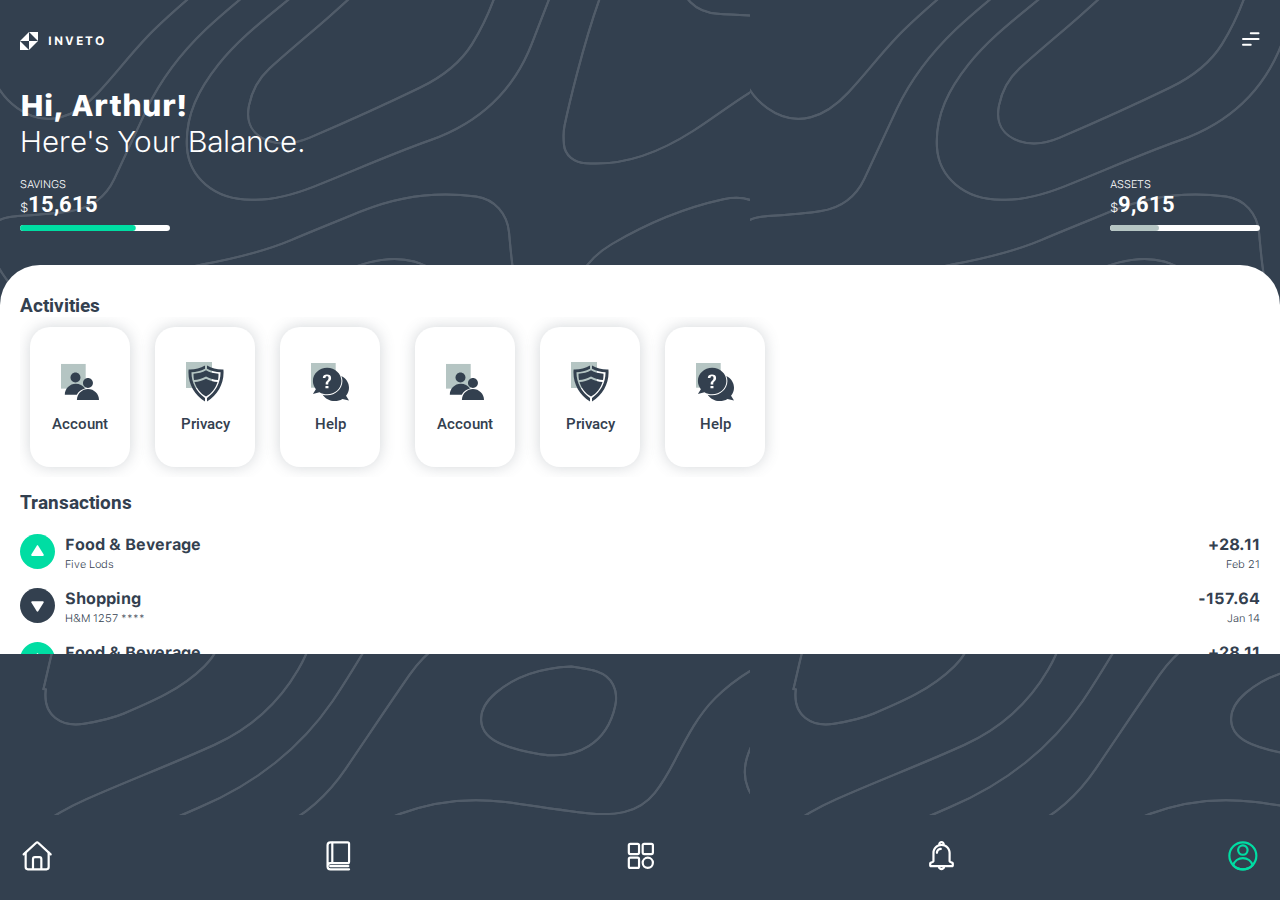
==== index.html @ d6999093 "feat(html): :speech_balloon: General information is added to new views and HTML documents" ====
<!DOCTYPE html>
<html lang="en">

<head>
    <meta charset="UTF-8">
    <meta name="viewport" content="width=device-width, initial-scale=1.0">
    <link rel="stylesheet" href="/css/style.css">

    <title>Virtual Wallet</title>
</head>

<body>

    <header class="header">
        <div class="header__logo-menu">
            <div class="logo-menu__logo">
                <img src="/storage/image/inveto-white-symbol.svg" alt="Invento Logo">
                <small>INVETO</small>
            </div>

            <div class="logo-menu__menu">
                <img src="/storage/image/icon-line-menu-white.svg" alt="Menu Icon">
            </div>
        </div>

        <div class="header__welcome-message">
            <h1>Hi, Arthur!</h1>
            <p>Here's Your Balance.</p>
        </div>

        <div class="header__financialPortafolio">
            <article class="financialPortafolio__savings">
                <small>SAVINGS</small>
                <p><span>$</span>15,615</p>
                <img src="/storage/image/rectangle-green.svg" alt="Savings Icon">
            </article>
            <article class="financialPortafolio__assets">
                <small>ASSETS</small>
                <p><span>$</span>9,615</p>
                <img src="/storage/image/rectangle-gray.svg" alt="Assets Icon">
            </article>
        </div>
    </header>







    <main class="main">
        <section class="main__activities">

            <div class="activities__title">
                <h3>Activities</h3>
            </div>

            <div class="activities__types">
                
                <div class="activities__content-types">

                    <nav class="types__account">
                        <a href="#" class="account__link">
                            <img src="/storage/image/account.svg" alt="Account Icon">
                            <p>Account</p>
                        </a>
                    </nav>
                    
                    <nav class="types__privacy">
                        
                        <a href="#"  class="privacy__link">
                            <img src="/storage/image/privacy.svg" alt="Privacy Icon">
                            <p>Privacy</p>
                        </a>
                    </nav>
                    
                    <nav class="types__help">
                        
                        <a href="#" class="help__link">
                            
                            <img src="/storage/image/help.svg" alt="Help Icon">
                            <p>Help</p>
                        </a>
                    </nav>
                    <nav class="types__account">
                        <a href="#" class="account__link">
                            <img src="/storage/image/account.svg" alt="Account Icon">
                            <p>Account</p>
                        </a>
                    </nav>
                    
                    <nav class="types__privacy">
                        
                        <a href="#"  class="privacy__link">
                            <img src="/storage/image/privacy.svg" alt="Privacy Icon">
                            <p>Privacy</p>
                        </a>
                    </nav>
                    
                    <nav class="types__help">
                        
                        <a href="#" class="help__link"> 
                            <img src="/storage/image/help.svg" alt="Help Icon">
                            <p>Help</p>
                        </a>
                    </nav>   
                </div>
            </div>
        </section>




        <section class="main__transactions">

            <div class="transactions__title">
                <h3>Transactions</h3>
            </div>

            <div class="all__transactions">

                <div class="box__transaction-types">
                    <article class="transaction-types">
                        <div class="transaction-types__description">
                            <div class="description__image">
                                <img src="/storage/image/arrow-up-green.svg" alt="Arrow Up">
                            </div>
                            <div class="description__info">
                                <h4>Food & Beverage</h4>
                                <small>Five Lods</small>
                            </div>
                        </div>
                        <div class="transaction-types__price-date">
                            <h4>+28.11</h4>
                            <small>Feb 21</small>
                        </div>
                    </article>


                    <article class="transaction-types">
                        <div class="transaction-types__description">
                            <div class="description__image">
                                <img src="/storage/image/arrow-down-black.svg" alt="Arrow Down">
                            </div>
                            <div class="description__info">
                                <h4>Shopping</h4>
                                <small>H&M 1257 ****</small>
                            </div>
                        </div>
                        <div class="transaction-types__price-date">
                            <h4>-157.64</h4>
                            <small>Jan 14</small>
                        </div>
                    </article>

                    <article class="transaction-types">
                        <div class="transaction-types__description">
                            <div class="description__image">
                                <img src="/storage/image/arrow-up-green.svg" alt="Arrow Up">
                            </div>
                            <div class="description__info">
                                <h4>Food & Beverage</h4>
                                <small>Five Lods</small>
                            </div>
                        </div>
                        <div class="transaction-types__price-date">
                            <h4>+28.11</h4>
                            <small>Feb 21</small>
                        </div>
                    </article>


                    <article class="transaction-types">
                        <div class="transaction-types__description">
                            <div class="description__image">
                                <img src="/storage/image/arrow-down-black.svg" alt="Arrow Down">
                            </div>
                            <div class="description__info">
                                <h4>Shopping</h4>
                                <small>H&M 1257 ****</small>
                            </div>
                        </div>
                        <div class="transaction-types__price-date">
                            <h4>-157.64</h4>
                            <small>Jan 14</small>
                        </div>
                    </article>

                    <article class="transaction-types">
                        <div class="transaction-types__description">
                            <div class="description__image">
                                <img src="/storage/image/arrow-up-green.svg" alt="Arrow Up">
                            </div>
                            <div class="description__info">
                                <h4>Food & Beverage</h4>
                                <small>Five Lods</small>
                            </div>
                        </div>
                        <div class="transaction-types__price-date">
                            <h4>+28.11</h4>
                            <small>Feb 21</small>
                        </div>
                    </article>


                    <article class="transaction-types">
                        <div class="transaction-types__description">
                            <div class="description__image">
                                <img src="/storage/image/arrow-down-black.svg" alt="Arrow Down">
                            </div>
                            <div class="description__info">
                                <h4>Shopping</h4>
                                <small>H&M 1257 ****</small>
                            </div>
                        </div>
                        <div class="transaction-types__price-date">
                            <h4>-157.64</h4>
                            <small>Jan 14</small>
                        </div>
                    </article>

                    <article class="transaction-types">
                        <div class="transaction-types__description">
                            <div class="description__image">
                                <img src="/storage/image/arrow-up-green.svg" alt="Arrow Up">
                            </div>
                            <div class="description__info">
                                <h4>Food & Beverage</h4>
                                <small>Five Lods</small>
                            </div>
                        </div>
                        <div class="transaction-types__price-date">
                            <h4>+28.11</h4>
                            <small>Feb 21</small>
                        </div>
                    </article>


                    <article class="transaction-types">
                        <div class="transaction-types__description">
                            <div class="description__image">
                                <img src="/storage/image/arrow-down-black.svg" alt="Arrow Down">
                            </div>
                            <div class="description__info">
                                <h4>Shopping</h4>
                                <small>H&M 1257 ****</small>
                            </div>
                        </div>
                        <div class="transaction-types__price-date">
                            <h4>-157.64</h4>
                            <small>Jan 14</small>
                        </div>
                    </article>

                    <article class="transaction-types">
                        <div class="transaction-types__description">
                            <div class="description__image">
                                <img src="/storage/image/arrow-up-green.svg" alt="Arrow Up">
                            </div>
                            <div class="description__info">
                                <h4>Food & Beverage</h4>
                                <small>Five Lods</small>
                            </div>
                        </div>
                        <div class="transaction-types__price-date">
                            <h4>+28.11</h4>
                            <small>Feb 21</small>
                        </div>
                    </article>


                    <article class="transaction-types">
                        <div class="transaction-types__description">
                            <div class="description__image">
                                <img src="/storage/image/arrow-down-black.svg" alt="Arrow Down">
                            </div>
                            <div class="description__info">
                                <h4>Shopping</h4>
                                <small>H&M 1257 ****</small>
                            </div>
                        </div>
                        <div class="transaction-types__price-date">
                            <h4>-157.64</h4>
                            <small>Jan 14</small>
                        </div>
                    </article>
                </div>
            </div>
        </section>
    </main>






    <footer class="footer">
        <ul class="footer__navigation-icons">
            <li>
                <a href="#">
                    <img src="/storage/image/white-home-footer.svg">
                </a>
            </li>

            <li>
                <a href="views/balance.html">
                    <img src="/storage/image/white-content-footer.svg">
                </a>
            </li>

            <li>
                <a href="views/cards.html">
                    <img src="/storage/image/white-menu-footer.svg">
                </a>
            </li>

            <li>
                <a href="#">
                    <img src="/storage/image/white-bell-footer.svg">
                </a>
            </li>

            <li class="navigation-icons__user">
                <a href="#">
                    <img src="/storage/image/green-user-footer.svg">
                </a>
            </li>
        </ul>
    </footer>
</body>

</html>
---- css/style.css ----
@import url(variables.css);
*{
    padding: 0;
    margin: 0;
    box-sizing: border-box;
}

/*
------------------------------
ESTILOS PARA EL APARTADO HEADER
------------------------------
*/

body{
    display: flex;
    flex-direction: column;
    background-color: var(--color-1);
    background-image: url(/storage/image/background-texture.svg);
}

a {
    color: var(--color-1);
    width: 100%;
    height: 100%;
    
}

.header {
    display: flex;
    flex-direction: column;
    padding-left: var(--space-layout-padding-left);
    padding-right: var(--space-layout-padding-right);
    padding-top: var(--space-layout-padding-top);
    padding-bottom: var(--space-layout-padding-bottom);
    color: var(--color-4);

}

/* Estilos para el contenedor del logotipo (imagen del logotipo y nombre de la virtual wallet) + las tres barras del menú */

.header__logo-menu {
    /* background-color: blue; */
    display: flex;
    justify-content: space-between;
    align-items: center;
    margin-bottom: 35px;
}


/* Estilos para el contenedor del logotipo (imagen del logotipo y nombre de la virtual wallet) */
.logo-menu__logo {
    display: flex;
    align-items: center;
    gap:10px
}

/* Estilos para la imagen del logotipo */
.logo-menu__logo img{
    width: 18px;
    height: 18px;
}

/* Estilos para el nombre de la virtual wallet que acompaña a logotipo de la compañia */
.logo-menu__logo small{
    font-family: "SF-Pro-Text-Bold";
    font-size: 12px;
    color: var(--color-4);
    letter-spacing: 2px
}


.logo-menu__menu {
}

/*Estilo para las tres barras del menú que se encuentran el parte superior derecha*/
.logo-menu__menu img{
    width: 18px;
    height: 18px;
}

/* Estilos para el mensaje de bienvenida */
.header__welcome-message {
    /* background-color: blueviolet; */
    margin-bottom: 15px;

}

/* Estilos para el título del mensaje de bienvenida: Saludo al usuario */
.header__welcome-message h1{
    font-family: "SF-Pro-Text-Heavy";
    font-size: 30px;
}

/* Estilos para el texto del mensaje de bienvenida */
.header__welcome-message p{
    font-family: "SF-Pro-Text-Light";
    font-size: 30px;
}

/* Estilos para el contenedor del portafolio financiero: las cajas de savings y assets */

.header__financialPortafolio {
    /* background-color: rgb(255, 81, 0); */
    display: flex;
    justify-content: space-between;
}

.financialPortafolio__savings {

}

/* Estilos para el texto de información financiera: SAVINGS */
.financialPortafolio__savings small{
    font-family: "SF-Pro-Text-Light";
    font-size: 11px;
}

/*Estilos para la cantidad de dinero que acompaña la información financiera de savings:*/
.financialPortafolio__savings p{
    font-family: "Roboto-Bold";
    font-size: 22px;
}

/*Estilos para el simbolo de pesos $ que acompaña la cantidad de dinero de savings*/
.financialPortafolio__savings p span{
    font-family: "SF-Pro-Text-Light";
    font-size: 13px
}

/* Estilos para las imagen de información financiera de SAVINGS*/
.financialPortafolio__savings img{
    width: 150px
}


.financialPortafolio__assets {
}

/* Estilos para el texto de información financiera: ASSETS */
.financialPortafolio__assets small{
    font-family: "SF-Pro-Text-Light";
    font-size: 11px;
}

/*Estilos para la cantidad de dinero que acompaña la información financiera de assets:*/
.financialPortafolio__assets p{
    font-family: "Roboto-Bold";
    font-size: 22px;
}

/*Estilos para el simbolo de pesos $ que acompaña la cantidad de dinero de assets*/
.financialPortafolio__assets p span{
    font-family: "SF-Pro-Text-Light";
    font-size: 13px;
}

/* Estilos para la imagen de información financiera de ASSETS*/
.financialPortafolio__assets img{
    width: 150px
}





/*
------------------------------
ESTILOS PARA EL APARTADO MAIN
------------------------------
*/



.main {
    display: flex;
    flex-direction: column;
    gap: 15px;
    background-color: var(--color-4);
    padding-left: var(--space-layout-padding-left);
    padding-right: var(--space-layout-padding-right);
    padding-top: var(--space-layout-padding-top);
    border-radius: 40px 40px 0 0; /* Radios de borde para las esquinas superiores */
    /* position: absolute;
    height: 490px;
    bottom: 0 */
}


/*
-------------------------------------------
ESTILOS PARA EL APARTADO MAIN - ACTIVITIES
-------------------------------------------
*/


.main__activities {
    /* background-color: pink; */
    display: flex;
    flex-direction: column;
    color: var(--color-1)


}

.activities__title {
    /* background-color: rgb(240, 240, 154); */
}

.activities__title h3{
    font-family: "Roboto-Bold";
}

.activities__types {
    /* background-color: rgb(213, 168, 255); */
    display: flex;
    flex-direction: row;
    width: 100%;

}

.activities__content-types{
    display: flex;
    gap: 15px;
    width: 100vw;
    overflow-x: scroll;
}

.types__account {
    /* background-color: rgb(255, 149, 28); */
    margin: var(--margin-activities-content-types);
    min-width: 100px;
    height:140px;
    padding-top: var(--padding-top-activities-content-types);
    border-radius: 20px;
    box-shadow: 0 0 15px 0 var(--color-shadow);
    

    
}
.account__link {
    display: flex;
    flex-direction: column;
    align-items: center;
    text-decoration: none;
    gap: 8px;
    

}


.account__link img{
    width:38px;
    height: 50px;

}

.account__link p{
    font-family: "Roboto-Medium";
    font-size: 15px;
}



.types__privacy {
    /* background-color: rgb(130, 240, 128); */
    margin: var(--margin-activities-content-types);
    min-width: 100px;
    height:140px;
    padding-top: var(--padding-top-activities-content-types);
    border-radius: 20px;
    box-shadow: 0 0 15px 0 var(--color-shadow);
}


.privacy__link {
    display: flex;
    flex-direction: column;
    align-items: center;
    text-align: center;
    text-decoration: none;
    gap: 8px;
}


.privacy__link img{
    width:38px;
    height: 50px;

}

.privacy__link p{
    font-family: "Roboto-Medium";
    font-size: 15px;
}

.types__help {
    /* background-color: rgb(255, 28, 126); */
    margin: 10px;
    min-width: 100px;
    height:140px;
    padding-top: var(--padding-top-activities-content-types);
    border-radius: 20px;
    box-shadow: 0 0 15px 0 var(--color-shadow);
}


.help__link {
    display: flex;
    flex-direction: column;
    align-items: center;
    text-align: center;
    text-decoration: none;
    gap: 8px;
}

.help__link img{
    width:38px;
    height: 50px;
}

.help__link p{
    font-family: "Roboto-Medium";
    font-size: 15px;
}






/*
---------------------------------------------
ESTILOS PARA EL APARTADO MAIN - TRANSACTIONS
---------------------------------------------
*/



.main__transactions {
    /* background-color: pink; */
    display: flex;
    flex-direction: column;
    gap: 20px;
    color: var(--color-1)

    
}
.transactions__title {
    /* background-color: bisque; */

}

.transactions__title h3{
    font-family: "Roboto-Bold";
  
}


.all__transactions {
    display: flex;
    flex-direction: column;
    /* background-color: red; */

}
.box__transaction-types {
    display: flex;
    flex-direction: column;
    gap: 15px;
    overflow-y: auto; /* Añade desbordamiento vertical */
    max-height: 120px; /* Establece una altura máxima para mostrar la barra de desplazamiento */
}
    

.transaction-types {
    /* background-color: lightcoral; */
    display: flex;
    justify-content: space-between;
    align-items: center;

}
.transaction-types__description {
    /* background-color: rgb(152, 231, 156); */
    display: flex;
    align-items: center;
    gap: 10px
}
.description__image img{
    /* background-color: burlywood; */
    width: 35px;
    height: 35px;;

}
.description__info {


}

.description__info h4{
    font-family: "SF-Pro-Text-Bold";
}

.description__info small{
    font-family: "SF-Pro-Text-Light";
    font-size: 11px;
    
}


.transaction-types__price-date {
    /* background-color: greenyellow; */
    text-align: end;
}

.transaction-types__price-date h4{
    font-family: "SF-Pro-Text-Bold";

}

.transaction-types__price-date small{
    font-family: "SF-Pro-Text-Light";
    font-size: 11px;

}


/*
---------------------------------------------
ESTILOS PARA EL FOOTER
---------------------------------------------
*/



.footer {
    background-color: var(--color-1);
    display: flex;
    height: 9.5%;
    width: 100%;
    bottom: 0;
    padding-left: var(--space-layout-padding-left);
    padding-right: var(--space-layout-padding-right);
    position:absolute;

}
.footer__navigation-icons {
    /* background-color: blueviolet; */
    display: flex;
    justify-content: space-between;
    align-items: center;
    width: 100%;
    list-style: none;
}

.footer__navigation-icons li img{
    /* background-color: blue; */
    height: 35px
}
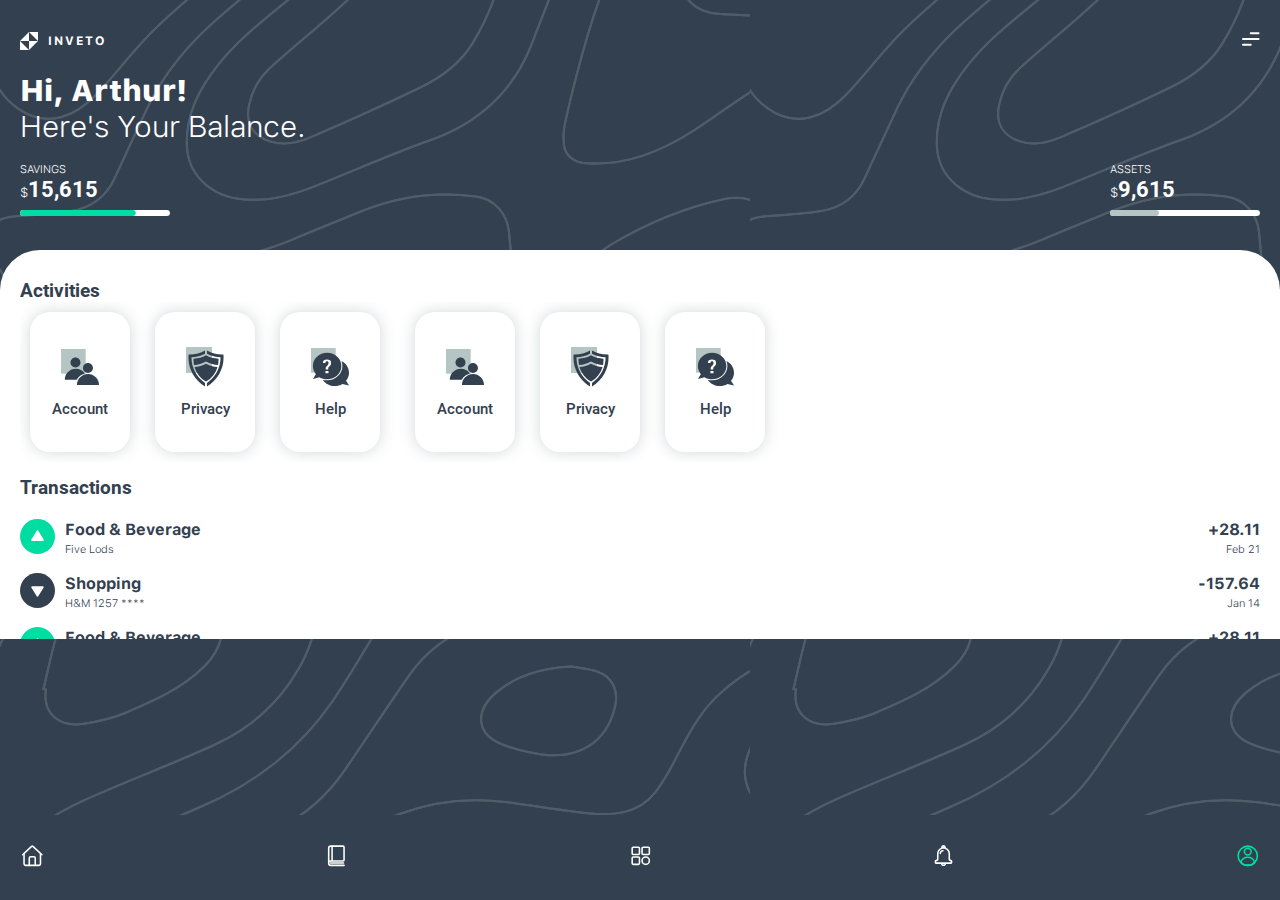
==== commit b906f813: "feat: :lipstick: Icons are added" ====
--- a/index.html
+++ b/index.html
@@ -321,7 +321,7 @@
             </li>
 
             <li class="navigation-icons__user">
-                <a href="#">
+                <a href="index.html">
                     <img src="/storage/image/green-user-footer.svg">
                 </a>
             </li>
--- a/css/style.css
+++ b/css/style.css
@@ -1,4 +1,6 @@
 @import url(variables.css);
+
+
 *{
     padding: 0;
     margin: 0;
@@ -43,7 +45,7 @@
     display: flex;
     justify-content: space-between;
     align-items: center;
-    margin-bottom: 35px;
+    margin-bottom: var(--space-layout-margin-bottom)
 }
 
 
@@ -453,9 +455,8 @@
 
 .footer__navigation-icons li img{
     /* background-color: blue; */
-    height: 35px
-}
-
-
-
-
+    height: 25px
+}
+
+
+
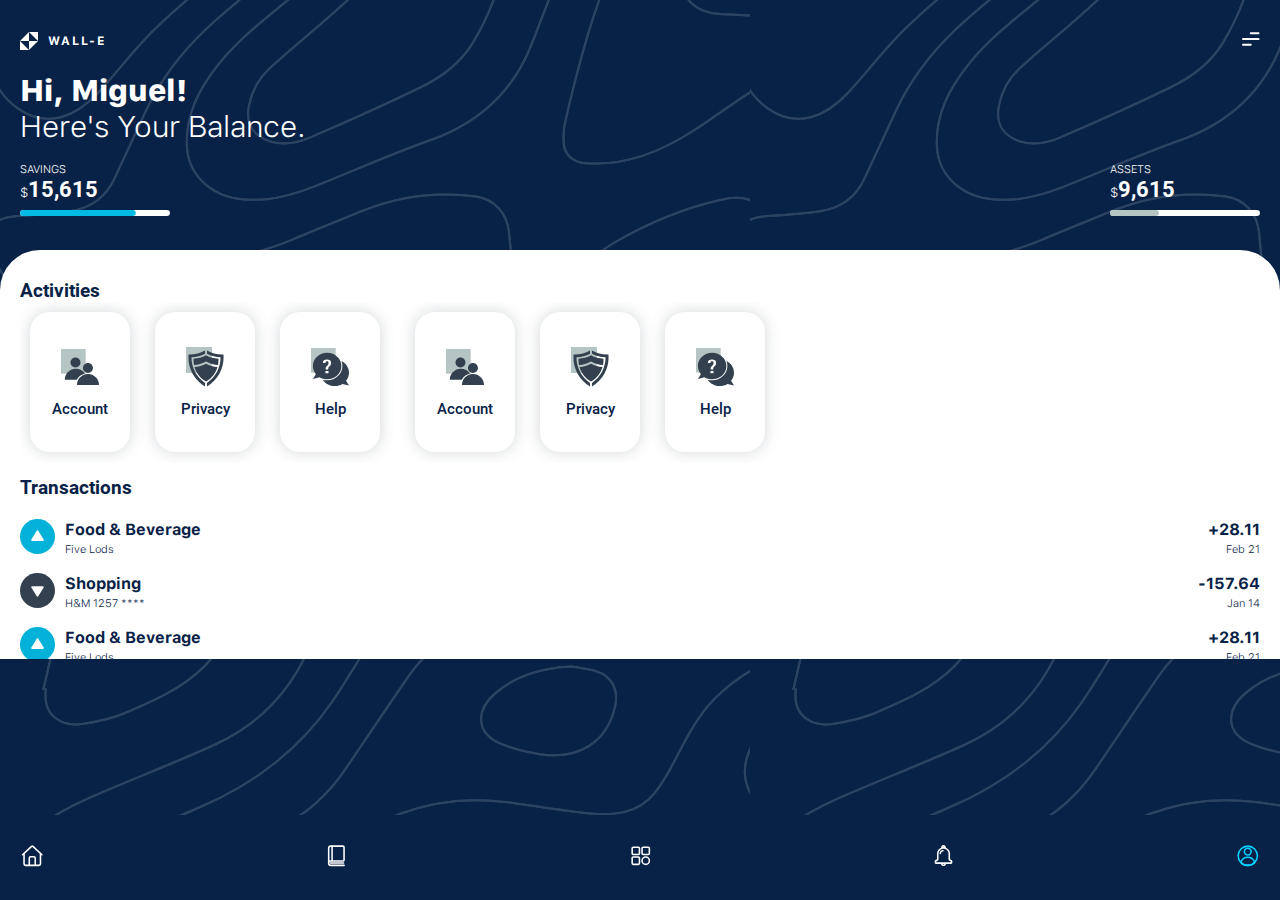
==== commit d44ab317: "feat: :speech_balloon: Names are changed in the virtual wallet" ====
--- a/index.html
+++ b/index.html
@@ -15,7 +15,7 @@
         <div class="header__logo-menu">
             <div class="logo-menu__logo">
                 <img src="/storage/image/inveto-white-symbol.svg" alt="Invento Logo">
-                <small>INVETO</small>
+                <small>WALL-E</small>
             </div>
 
             <div class="logo-menu__menu">
@@ -24,7 +24,7 @@
         </div>
 
         <div class="header__welcome-message">
-            <h1>Hi, Arthur!</h1>
+            <h1>Hi, Miguel!</h1>
             <p>Here's Your Balance.</p>
         </div>
 
--- a/css/style.css
+++ b/css/style.css
@@ -369,7 +369,7 @@
     flex-direction: column;
     gap: 15px;
     overflow-y: auto; /* Añade desbordamiento vertical */
-    max-height: 120px; /* Establece una altura máxima para mostrar la barra de desplazamiento */
+    max-height: 140px; /* Establece una altura máxima para mostrar la barra de desplazamiento */
 }
     
 
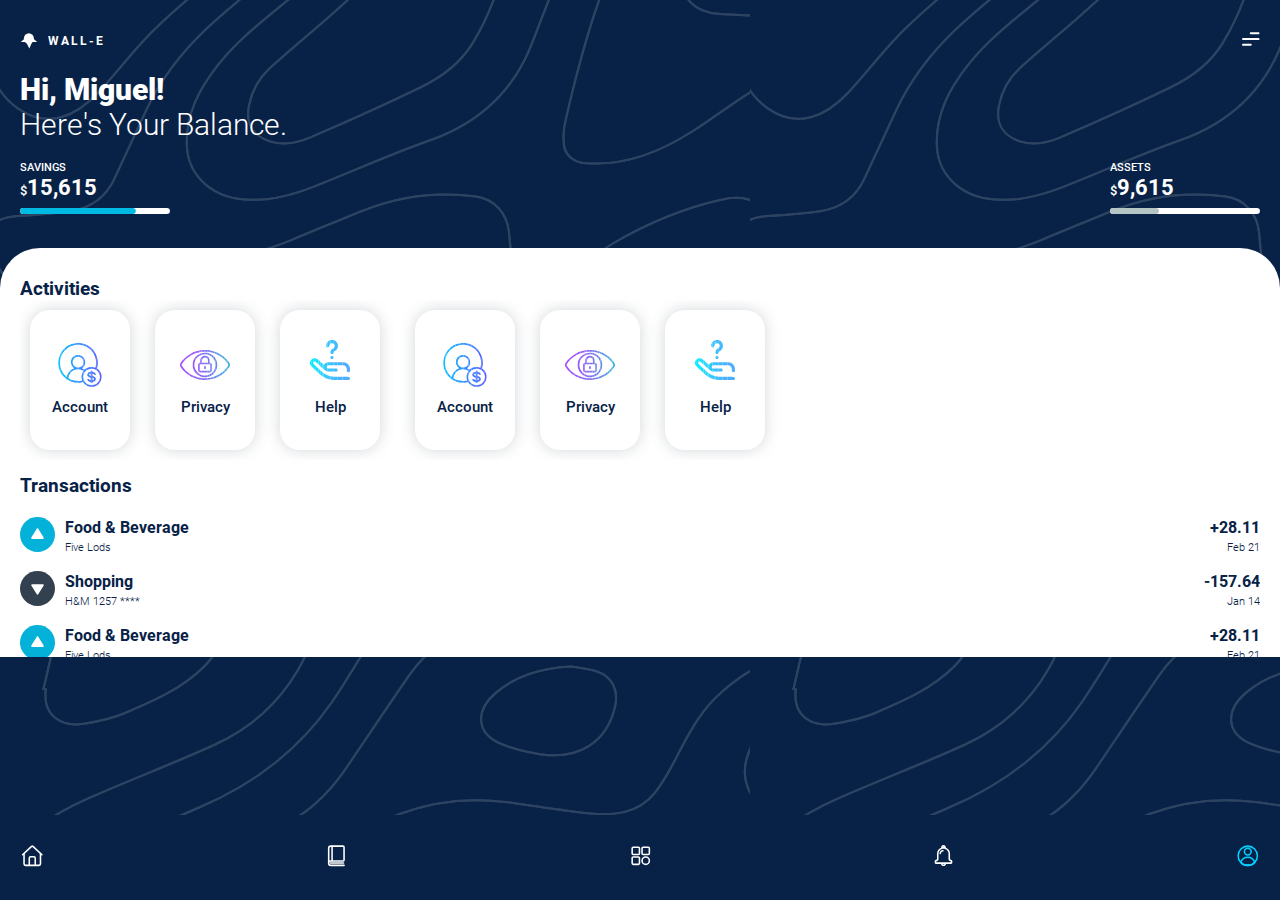
==== commit 74f3f213: "feat: :lipstick: New images are added. Font-family is changed" ====
--- a/index.html
+++ b/index.html
@@ -99,11 +99,12 @@
                     
                     <nav class="types__help">
                         
-                        <a href="#" class="help__link"> 
+                        <a href="#" class="help__link">
+                            
                             <img src="/storage/image/help.svg" alt="Help Icon">
                             <p>Help</p>
                         </a>
-                    </nav>   
+                    </nav>
                 </div>
             </div>
         </section>
--- a/css/style.css
+++ b/css/style.css
@@ -64,7 +64,7 @@
 
 /* Estilos para el nombre de la virtual wallet que acompaña a logotipo de la compañia */
 .logo-menu__logo small{
-    font-family: "SF-Pro-Text-Bold";
+    font-family: "Roboto-Bold";
     font-size: 12px;
     color: var(--color-4);
     letter-spacing: 2px
@@ -89,13 +89,13 @@
 
 /* Estilos para el título del mensaje de bienvenida: Saludo al usuario */
 .header__welcome-message h1{
-    font-family: "SF-Pro-Text-Heavy";
+    font-family: "Roboto-Black";
     font-size: 30px;
 }
 
 /* Estilos para el texto del mensaje de bienvenida */
 .header__welcome-message p{
-    font-family: "SF-Pro-Text-Light";
+    font-family: "Roboto-Light";
     font-size: 30px;
 }
 
@@ -113,7 +113,7 @@
 
 /* Estilos para el texto de información financiera: SAVINGS */
 .financialPortafolio__savings small{
-    font-family: "SF-Pro-Text-Light";
+    font-family: "Roboto-Medium";
     font-size: 11px;
 }
 
@@ -125,7 +125,7 @@
 
 /*Estilos para el simbolo de pesos $ que acompaña la cantidad de dinero de savings*/
 .financialPortafolio__savings p span{
-    font-family: "SF-Pro-Text-Light";
+    font-family: "Roboto-Medium";
     font-size: 13px
 }
 
@@ -140,7 +140,7 @@
 
 /* Estilos para el texto de información financiera: ASSETS */
 .financialPortafolio__assets small{
-    font-family: "SF-Pro-Text-Light";
+    font-family: "Roboto-Medium";
     font-size: 11px;
 }
 
@@ -152,7 +152,7 @@
 
 /*Estilos para el simbolo de pesos $ que acompaña la cantidad de dinero de assets*/
 .financialPortafolio__assets p span{
-    font-family: "SF-Pro-Text-Light";
+    font-family: "Roboto-Medium";
     font-size: 13px;
 }
 
@@ -251,7 +251,7 @@
 
 
 .account__link img{
-    width:38px;
+    width:50px;
     height: 50px;
 
 }
@@ -285,7 +285,7 @@
 
 
 .privacy__link img{
-    width:38px;
+    width:50px;
     height: 50px;
 
 }
@@ -316,11 +316,12 @@
 }
 
 .help__link img{
-    width:38px;
-    height: 50px;
+    width:40px;
+    height: 40px;
 }
 
 .help__link p{
+    padding-top: 10px;
     font-family: "Roboto-Medium";
     font-size: 15px;
 }
@@ -398,11 +399,11 @@
 }
 
 .description__info h4{
-    font-family: "SF-Pro-Text-Bold";
+    font-family: "Roboto-Bold";
 }
 
 .description__info small{
-    font-family: "SF-Pro-Text-Light";
+    font-family: "Roboto-Light";
     font-size: 11px;
     
 }
@@ -414,12 +415,12 @@
 }
 
 .transaction-types__price-date h4{
-    font-family: "SF-Pro-Text-Bold";
+    font-family: "Roboto-Bold";
 
 }
 
 .transaction-types__price-date small{
-    font-family: "SF-Pro-Text-Light";
+    font-family: "Roboto-Light";
     font-size: 11px;
 
 }
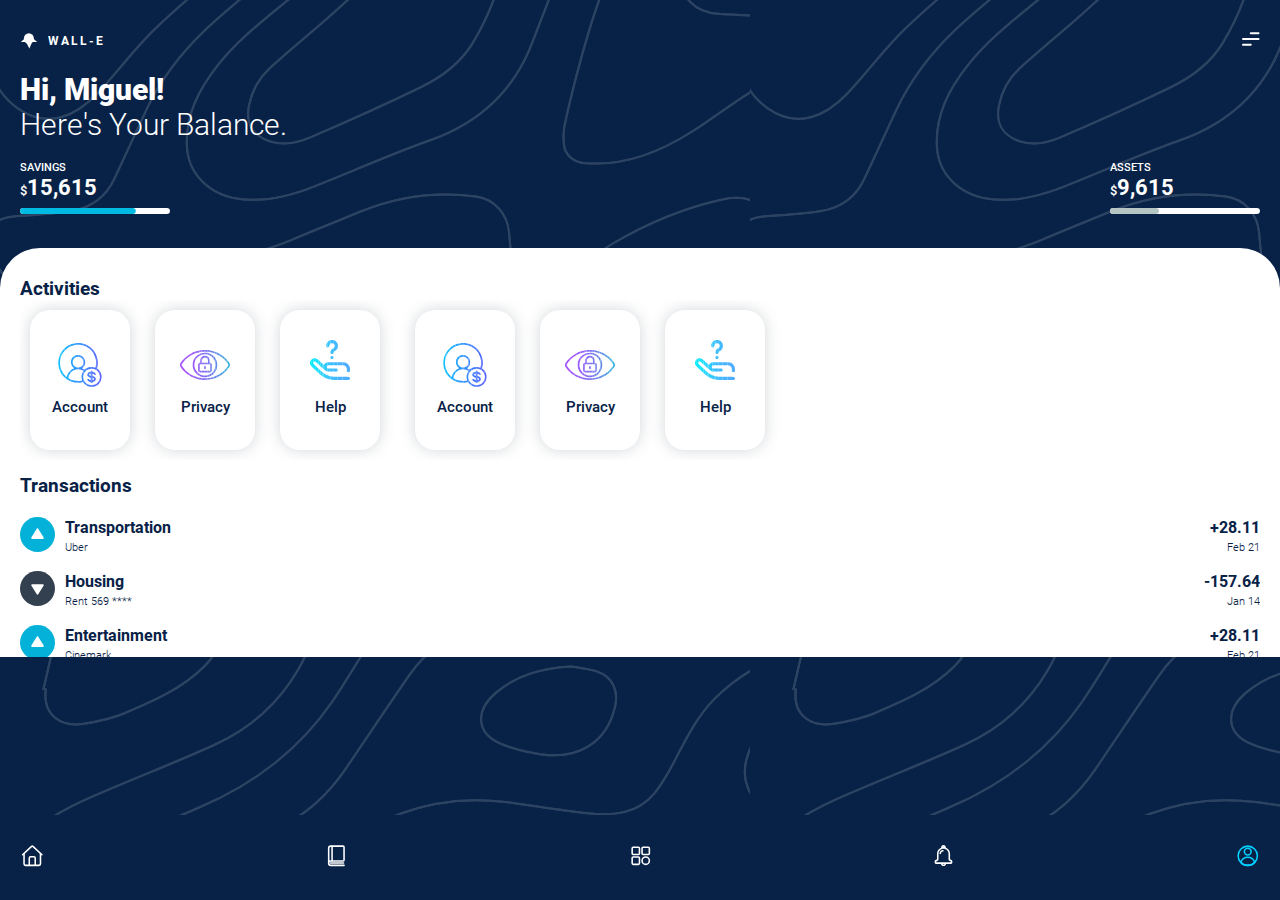
==== commit ddbb2737: "chore(html): :speech_balloon: Update paragraph content" ====
--- a/index.html
+++ b/index.html
@@ -127,157 +127,157 @@
                                 <img src="/storage/image/arrow-up-green.svg" alt="Arrow Up">
                             </div>
                             <div class="description__info">
-                                <h4>Food & Beverage</h4>
-                                <small>Five Lods</small>
-                            </div>
-                        </div>
-                        <div class="transaction-types__price-date">
-                            <h4>+28.11</h4>
-                            <small>Feb 21</small>
-                        </div>
-                    </article>
-
-
-                    <article class="transaction-types">
-                        <div class="transaction-types__description">
-                            <div class="description__image">
-                                <img src="/storage/image/arrow-down-black.svg" alt="Arrow Down">
-                            </div>
-                            <div class="description__info">
-                                <h4>Shopping</h4>
-                                <small>H&M 1257 ****</small>
-                            </div>
-                        </div>
-                        <div class="transaction-types__price-date">
-                            <h4>-157.64</h4>
-                            <small>Jan 14</small>
-                        </div>
-                    </article>
-
-                    <article class="transaction-types">
-                        <div class="transaction-types__description">
-                            <div class="description__image">
-                                <img src="/storage/image/arrow-up-green.svg" alt="Arrow Up">
-                            </div>
-                            <div class="description__info">
-                                <h4>Food & Beverage</h4>
-                                <small>Five Lods</small>
-                            </div>
-                        </div>
-                        <div class="transaction-types__price-date">
-                            <h4>+28.11</h4>
-                            <small>Feb 21</small>
-                        </div>
-                    </article>
-
-
-                    <article class="transaction-types">
-                        <div class="transaction-types__description">
-                            <div class="description__image">
-                                <img src="/storage/image/arrow-down-black.svg" alt="Arrow Down">
-                            </div>
-                            <div class="description__info">
-                                <h4>Shopping</h4>
-                                <small>H&M 1257 ****</small>
-                            </div>
-                        </div>
-                        <div class="transaction-types__price-date">
-                            <h4>-157.64</h4>
-                            <small>Jan 14</small>
-                        </div>
-                    </article>
-
-                    <article class="transaction-types">
-                        <div class="transaction-types__description">
-                            <div class="description__image">
-                                <img src="/storage/image/arrow-up-green.svg" alt="Arrow Up">
-                            </div>
-                            <div class="description__info">
-                                <h4>Food & Beverage</h4>
-                                <small>Five Lods</small>
-                            </div>
-                        </div>
-                        <div class="transaction-types__price-date">
-                            <h4>+28.11</h4>
-                            <small>Feb 21</small>
-                        </div>
-                    </article>
-
-
-                    <article class="transaction-types">
-                        <div class="transaction-types__description">
-                            <div class="description__image">
-                                <img src="/storage/image/arrow-down-black.svg" alt="Arrow Down">
-                            </div>
-                            <div class="description__info">
-                                <h4>Shopping</h4>
-                                <small>H&M 1257 ****</small>
-                            </div>
-                        </div>
-                        <div class="transaction-types__price-date">
-                            <h4>-157.64</h4>
-                            <small>Jan 14</small>
-                        </div>
-                    </article>
-
-                    <article class="transaction-types">
-                        <div class="transaction-types__description">
-                            <div class="description__image">
-                                <img src="/storage/image/arrow-up-green.svg" alt="Arrow Up">
-                            </div>
-                            <div class="description__info">
-                                <h4>Food & Beverage</h4>
-                                <small>Five Lods</small>
-                            </div>
-                        </div>
-                        <div class="transaction-types__price-date">
-                            <h4>+28.11</h4>
-                            <small>Feb 21</small>
-                        </div>
-                    </article>
-
-
-                    <article class="transaction-types">
-                        <div class="transaction-types__description">
-                            <div class="description__image">
-                                <img src="/storage/image/arrow-down-black.svg" alt="Arrow Down">
-                            </div>
-                            <div class="description__info">
-                                <h4>Shopping</h4>
-                                <small>H&M 1257 ****</small>
-                            </div>
-                        </div>
-                        <div class="transaction-types__price-date">
-                            <h4>-157.64</h4>
-                            <small>Jan 14</small>
-                        </div>
-                    </article>
-
-                    <article class="transaction-types">
-                        <div class="transaction-types__description">
-                            <div class="description__image">
-                                <img src="/storage/image/arrow-up-green.svg" alt="Arrow Up">
-                            </div>
-                            <div class="description__info">
-                                <h4>Food & Beverage</h4>
-                                <small>Five Lods</small>
-                            </div>
-                        </div>
-                        <div class="transaction-types__price-date">
-                            <h4>+28.11</h4>
-                            <small>Feb 21</small>
-                        </div>
-                    </article>
-
-
-                    <article class="transaction-types">
-                        <div class="transaction-types__description">
-                            <div class="description__image">
-                                <img src="/storage/image/arrow-down-black.svg" alt="Arrow Down">
-                            </div>
-                            <div class="description__info">
-                                <h4>Shopping</h4>
-                                <small>H&M 1257 ****</small>
+                                <h4>Transportation</h4>
+                                <small>Uber</small>
+                            </div>
+                        </div>
+                        <div class="transaction-types__price-date">
+                            <h4>+28.11</h4>
+                            <small>Feb 21</small>
+                        </div>
+                    </article>
+
+
+                    <article class="transaction-types">
+                        <div class="transaction-types__description">
+                            <div class="description__image">
+                                <img src="/storage/image/arrow-down-black.svg" alt="Arrow Down">
+                            </div>
+                            <div class="description__info">
+                                <h4>Housing</h4>
+                                <small>Rent 569 ****</small>
+                            </div>
+                        </div>
+                        <div class="transaction-types__price-date">
+                            <h4>-157.64</h4>
+                            <small>Jan 14</small>
+                        </div>
+                    </article>
+
+                    <article class="transaction-types">
+                        <div class="transaction-types__description">
+                            <div class="description__image">
+                                <img src="/storage/image/arrow-up-green.svg" alt="Arrow Up">
+                            </div>
+                            <div class="description__info">
+                                <h4>Entertainment</h4>
+                                <small>Cinemark</small>
+                            </div>
+                        </div>
+                        <div class="transaction-types__price-date">
+                            <h4>+28.11</h4>
+                            <small>Feb 21</small>
+                        </div>
+                    </article>
+
+
+                    <article class="transaction-types">
+                        <div class="transaction-types__description">
+                            <div class="description__image">
+                                <img src="/storage/image/arrow-down-black.svg" alt="Arrow Down">
+                            </div>
+                            <div class="description__info">
+                                <h4>Leisure</h4>
+                                <small>Watercolor course</small>
+                            </div>
+                        </div>
+                        <div class="transaction-types__price-date">
+                            <h4>-157.64</h4>
+                            <small>Jan 14</small>
+                        </div>
+                    </article>
+
+                    <article class="transaction-types">
+                        <div class="transaction-types__description">
+                            <div class="description__image">
+                                <img src="/storage/image/arrow-up-green.svg" alt="Arrow Up">
+                            </div>
+                            <div class="description__info">
+                                <h4>Health</h4>
+                                <small>Medical Care</small>
+                            </div>
+                        </div>
+                        <div class="transaction-types__price-date">
+                            <h4>+28.11</h4>
+                            <small>Feb 21</small>
+                        </div>
+                    </article>
+
+
+                    <article class="transaction-types">
+                        <div class="transaction-types__description">
+                            <div class="description__image">
+                                <img src="/storage/image/arrow-down-black.svg" alt="Arrow Down">
+                            </div>
+                            <div class="description__info">
+                                <h4>Clothing</h4>
+                                <small>Elena 1257 ****</small>
+                            </div>
+                        </div>
+                        <div class="transaction-types__price-date">
+                            <h4>-157.64</h4>
+                            <small>Jan 14</small>
+                        </div>
+                    </article>
+
+                    <article class="transaction-types">
+                        <div class="transaction-types__description">
+                            <div class="description__image">
+                                <img src="/storage/image/arrow-up-green.svg" alt="Arrow Up">
+                            </div>
+                            <div class="description__info">
+                                <h4>Technology</h4>
+                                <small>Internet services</small>
+                            </div>
+                        </div>
+                        <div class="transaction-types__price-date">
+                            <h4>+28.11</h4>
+                            <small>Feb 21</small>
+                        </div>
+                    </article>
+
+
+                    <article class="transaction-types">
+                        <div class="transaction-types__description">
+                            <div class="description__image">
+                                <img src="/storage/image/arrow-down-black.svg" alt="Arrow Down">
+                            </div>
+                            <div class="description__info">
+                                <h4>Food</h4>
+                                <small>Booby and Friends 1257 ****</small>
+                            </div>
+                        </div>
+                        <div class="transaction-types__price-date">
+                            <h4>-157.64</h4>
+                            <small>Jan 14</small>
+                        </div>
+                    </article>
+
+                    <article class="transaction-types">
+                        <div class="transaction-types__description">
+                            <div class="description__image">
+                                <img src="/storage/image/arrow-up-green.svg" alt="Arrow Up">
+                            </div>
+                            <div class="description__info">
+                                <h4>Education</h4>
+                                <small>French Course</small>
+                            </div>
+                        </div>
+                        <div class="transaction-types__price-date">
+                            <h4>+28.11</h4>
+                            <small>Feb 21</small>
+                        </div>
+                    </article>
+
+
+                    <article class="transaction-types">
+                        <div class="transaction-types__description">
+                            <div class="description__image">
+                                <img src="/storage/image/arrow-down-black.svg" alt="Arrow Down">
+                            </div>
+                            <div class="description__info">
+                                <h4>Hobbies</h4>
+                                <small>Swimming Course </small>
                             </div>
                         </div>
                         <div class="transaction-types__price-date">
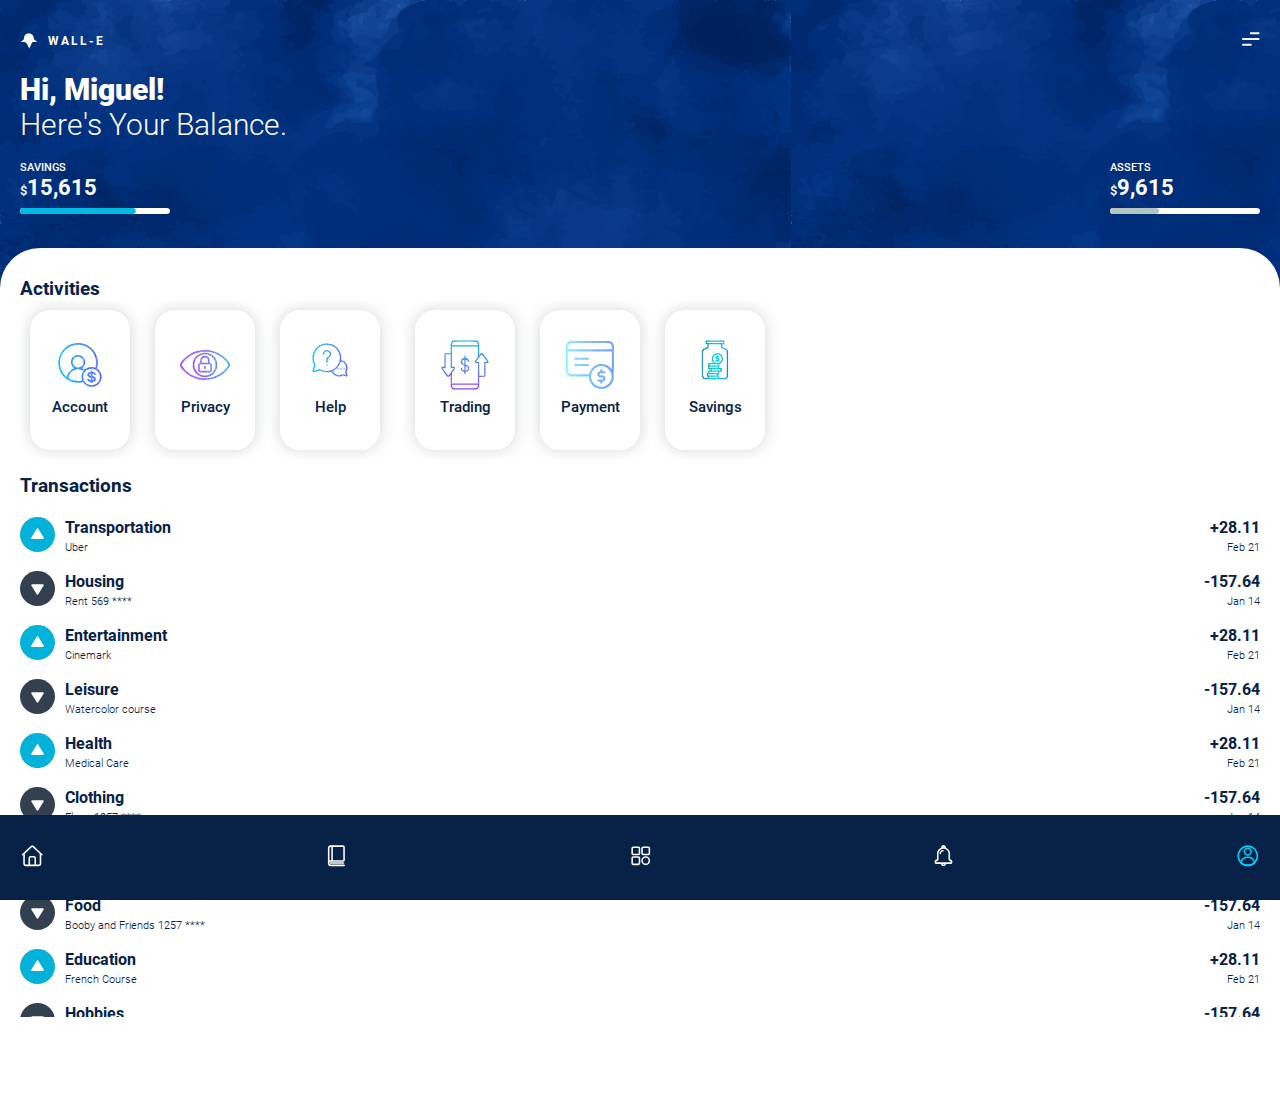
==== commit 3c1e3a60: "feat: :lipstick: style, graphics, and image changes" ====
--- a/index.html
+++ b/index.html
@@ -84,16 +84,16 @@
                     </nav>
                     <nav class="types__account">
                         <a href="#" class="account__link">
-                            <img src="/storage/image/account.svg" alt="Account Icon">
-                            <p>Account</p>
+                            <img src="/storage/image/transactions.svg" alt="Account Icon">
+                            <p>Trading</p>
                         </a>
                     </nav>
                     
                     <nav class="types__privacy">
                         
                         <a href="#"  class="privacy__link">
-                            <img src="/storage/image/privacy.svg" alt="Privacy Icon">
-                            <p>Privacy</p>
+                            <img src="/storage/image/payment.svg" alt="Privacy Icon">
+                            <p>Payment</p>
                         </a>
                     </nav>
                     
@@ -101,8 +101,8 @@
                         
                         <a href="#" class="help__link">
                             
-                            <img src="/storage/image/help.svg" alt="Help Icon">
-                            <p>Help</p>
+                            <img src="/storage/image/savings.svg" alt="Help Icon">
+                            <p>Savings</p>
                         </a>
                     </nav>
                 </div>
@@ -121,6 +121,170 @@
             <div class="all__transactions">
 
                 <div class="box__transaction-types">
+                    <article class="transaction-types">
+                        <div class="transaction-types__description">
+                            <div class="description__image">
+                                <img src="/storage/image/arrow-up-green.svg" alt="Arrow Up">
+                            </div>
+                            <div class="description__info">
+                                <h4>Transportation</h4>
+                                <small>Uber</small>
+                            </div>
+                        </div>
+                        <div class="transaction-types__price-date">
+                            <h4>+28.11</h4>
+                            <small>Feb 21</small>
+                        </div>
+                    </article>
+
+
+                    <article class="transaction-types">
+                        <div class="transaction-types__description">
+                            <div class="description__image">
+                                <img src="/storage/image/arrow-down-black.svg" alt="Arrow Down">
+                            </div>
+                            <div class="description__info">
+                                <h4>Housing</h4>
+                                <small>Rent 569 ****</small>
+                            </div>
+                        </div>
+                        <div class="transaction-types__price-date">
+                            <h4>-157.64</h4>
+                            <small>Jan 14</small>
+                        </div>
+                    </article>
+
+                    <article class="transaction-types">
+                        <div class="transaction-types__description">
+                            <div class="description__image">
+                                <img src="/storage/image/arrow-up-green.svg" alt="Arrow Up">
+                            </div>
+                            <div class="description__info">
+                                <h4>Entertainment</h4>
+                                <small>Cinemark</small>
+                            </div>
+                        </div>
+                        <div class="transaction-types__price-date">
+                            <h4>+28.11</h4>
+                            <small>Feb 21</small>
+                        </div>
+                    </article>
+
+
+                    <article class="transaction-types">
+                        <div class="transaction-types__description">
+                            <div class="description__image">
+                                <img src="/storage/image/arrow-down-black.svg" alt="Arrow Down">
+                            </div>
+                            <div class="description__info">
+                                <h4>Leisure</h4>
+                                <small>Watercolor course</small>
+                            </div>
+                        </div>
+                        <div class="transaction-types__price-date">
+                            <h4>-157.64</h4>
+                            <small>Jan 14</small>
+                        </div>
+                    </article>
+
+                    <article class="transaction-types">
+                        <div class="transaction-types__description">
+                            <div class="description__image">
+                                <img src="/storage/image/arrow-up-green.svg" alt="Arrow Up">
+                            </div>
+                            <div class="description__info">
+                                <h4>Health</h4>
+                                <small>Medical Care</small>
+                            </div>
+                        </div>
+                        <div class="transaction-types__price-date">
+                            <h4>+28.11</h4>
+                            <small>Feb 21</small>
+                        </div>
+                    </article>
+
+
+                    <article class="transaction-types">
+                        <div class="transaction-types__description">
+                            <div class="description__image">
+                                <img src="/storage/image/arrow-down-black.svg" alt="Arrow Down">
+                            </div>
+                            <div class="description__info">
+                                <h4>Clothing</h4>
+                                <small>Elena 1257 ****</small>
+                            </div>
+                        </div>
+                        <div class="transaction-types__price-date">
+                            <h4>-157.64</h4>
+                            <small>Jan 14</small>
+                        </div>
+                    </article>
+
+                    <article class="transaction-types">
+                        <div class="transaction-types__description">
+                            <div class="description__image">
+                                <img src="/storage/image/arrow-up-green.svg" alt="Arrow Up">
+                            </div>
+                            <div class="description__info">
+                                <h4>Technology</h4>
+                                <small>Internet services</small>
+                            </div>
+                        </div>
+                        <div class="transaction-types__price-date">
+                            <h4>+28.11</h4>
+                            <small>Feb 21</small>
+                        </div>
+                    </article>
+
+
+                    <article class="transaction-types">
+                        <div class="transaction-types__description">
+                            <div class="description__image">
+                                <img src="/storage/image/arrow-down-black.svg" alt="Arrow Down">
+                            </div>
+                            <div class="description__info">
+                                <h4>Food</h4>
+                                <small>Booby and Friends 1257 ****</small>
+                            </div>
+                        </div>
+                        <div class="transaction-types__price-date">
+                            <h4>-157.64</h4>
+                            <small>Jan 14</small>
+                        </div>
+                    </article>
+
+                    <article class="transaction-types">
+                        <div class="transaction-types__description">
+                            <div class="description__image">
+                                <img src="/storage/image/arrow-up-green.svg" alt="Arrow Up">
+                            </div>
+                            <div class="description__info">
+                                <h4>Education</h4>
+                                <small>French Course</small>
+                            </div>
+                        </div>
+                        <div class="transaction-types__price-date">
+                            <h4>+28.11</h4>
+                            <small>Feb 21</small>
+                        </div>
+                    </article>
+
+
+                    <article class="transaction-types">
+                        <div class="transaction-types__description">
+                            <div class="description__image">
+                                <img src="/storage/image/arrow-down-black.svg" alt="Arrow Down">
+                            </div>
+                            <div class="description__info">
+                                <h4>Hobbies</h4>
+                                <small>Swimming Course </small>
+                            </div>
+                        </div>
+                        <div class="transaction-types__price-date">
+                            <h4>-157.64</h4>
+                            <small>Jan 14</small>
+                        </div>
+                    </article>
                     <article class="transaction-types">
                         <div class="transaction-types__description">
                             <div class="description__image">
--- a/css/style.css
+++ b/css/style.css
@@ -16,7 +16,6 @@
 body{
     display: flex;
     flex-direction: column;
-    background-color: var(--color-1);
     background-image: url(/storage/image/background-texture.svg);
 }
 
@@ -181,10 +180,10 @@
     padding-left: var(--space-layout-padding-left);
     padding-right: var(--space-layout-padding-right);
     padding-top: var(--space-layout-padding-top);
-    border-radius: 40px 40px 0 0; /* Radios de borde para las esquinas superiores */
-    /* position: absolute;
-    height: 490px;
-    bottom: 0 */
+    border-radius: 40px 40px 0 0;
+    overflow-y: auto; /* Agregar desplazamiento vertical */
+    max-height: calc(100vh - 10%); /* Ajustar la altura máxima para que se ajuste a la ventana del navegador menos el footer */
+
 }
 
 
@@ -236,9 +235,15 @@
     border-radius: 20px;
     box-shadow: 0 0 15px 0 var(--color-shadow);
     
-
-    
-}
+    
+}
+
+.types__account:hover{
+    background-color: var(--color-background-color-hover);
+    transition: 0.3s;
+}
+
+
 .account__link {
     display: flex;
     flex-direction: column;
@@ -271,8 +276,13 @@
     padding-top: var(--padding-top-activities-content-types);
     border-radius: 20px;
     box-shadow: 0 0 15px 0 var(--color-shadow);
-}
-
+    
+}
+
+.types__privacy:hover{
+    background-color: var(--color-background-color-hover);
+    transition: 0.3s;
+}
 
 .privacy__link {
     display: flex;
@@ -305,6 +315,11 @@
     box-shadow: 0 0 15px 0 var(--color-shadow);
 }
 
+.types__help:hover{
+    background-color: var(--color-background-color-hover);
+    transition: 0.3s;
+}
+
 
 .help__link {
     display: flex;
@@ -363,14 +378,15 @@
     display: flex;
     flex-direction: column;
     /* background-color: red; */
+    padding-bottom: 90px;
 
 }
 .box__transaction-types {
     display: flex;
     flex-direction: column;
     gap: 15px;
-    overflow-y: auto; /* Añade desbordamiento vertical */
-    max-height: 140px; /* Establece una altura máxima para mostrar la barra de desplazamiento */
+    overflow-y: auto; /* Desbordamiento vertical */
+    max-height: 500px; /* Altura máxima para que se pueda mostrar la barra de desplazamiento */
 }
     
 
@@ -442,9 +458,10 @@
     bottom: 0;
     padding-left: var(--space-layout-padding-left);
     padding-right: var(--space-layout-padding-right);
-    position:absolute;
-
-}
+    position: fixed; /* Posición fija */
+    bottom: 0; /* Lo fijo en la parte inferior */
+}
+
 .footer__navigation-icons {
     /* background-color: blueviolet; */
     display: flex;
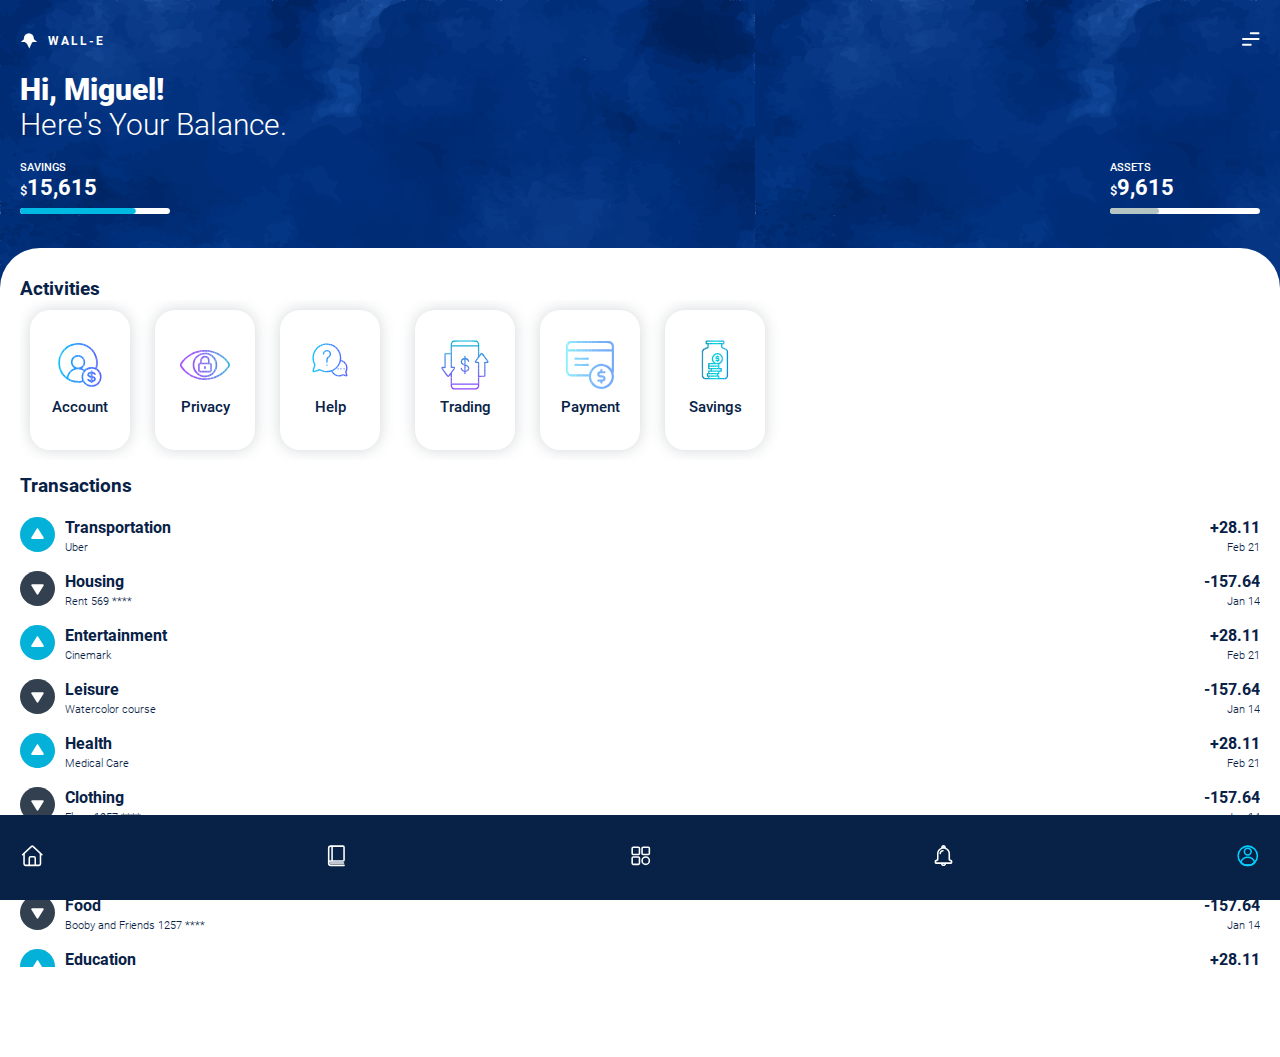
==== commit 097e51d6: "fix: :adhesive_bandage: URLs and hyperlinks are fixed" ====
--- a/index.html
+++ b/index.html
@@ -4,7 +4,7 @@
 <head>
     <meta charset="UTF-8">
     <meta name="viewport" content="width=device-width, initial-scale=1.0">
-    <link rel="stylesheet" href="/css/style.css">
+    <link rel="stylesheet" href="./css/style.css">
 
     <title>Virtual Wallet</title>
 </head>
@@ -14,12 +14,12 @@
     <header class="header">
         <div class="header__logo-menu">
             <div class="logo-menu__logo">
-                <img src="/storage/image/inveto-white-symbol.svg" alt="Invento Logo">
+                <img src="./storage/image/inveto-white-symbol.svg" alt="Invento Logo">
                 <small>WALL-E</small>
             </div>
 
             <div class="logo-menu__menu">
-                <img src="/storage/image/icon-line-menu-white.svg" alt="Menu Icon">
+                <img src="./storage/image/icon-line-menu-white.svg" alt="Menu Icon">
             </div>
         </div>
 
@@ -32,12 +32,12 @@
             <article class="financialPortafolio__savings">
                 <small>SAVINGS</small>
                 <p><span>$</span>15,615</p>
-                <img src="/storage/image/rectangle-green.svg" alt="Savings Icon">
+                <img src="./storage/image/rectangle-green.svg" alt="Savings Icon">
             </article>
             <article class="financialPortafolio__assets">
                 <small>ASSETS</small>
                 <p><span>$</span>9,615</p>
-                <img src="/storage/image/rectangle-gray.svg" alt="Assets Icon">
+                <img src="./storage/image/rectangle-gray.svg" alt="Assets Icon">
             </article>
         </div>
     </header>
@@ -61,7 +61,7 @@
 
                     <nav class="types__account">
                         <a href="#" class="account__link">
-                            <img src="/storage/image/account.svg" alt="Account Icon">
+                            <img src="./storage/image/account.svg" alt="Account Icon">
                             <p>Account</p>
                         </a>
                     </nav>
@@ -69,7 +69,7 @@
                     <nav class="types__privacy">
                         
                         <a href="#"  class="privacy__link">
-                            <img src="/storage/image/privacy.svg" alt="Privacy Icon">
+                            <img src="./storage/image/privacy.svg" alt="Privacy Icon">
                             <p>Privacy</p>
                         </a>
                     </nav>
@@ -78,13 +78,13 @@
                         
                         <a href="#" class="help__link">
                             
-                            <img src="/storage/image/help.svg" alt="Help Icon">
+                            <img src="./storage/image/help.svg" alt="Help Icon">
                             <p>Help</p>
                         </a>
                     </nav>
                     <nav class="types__account">
                         <a href="#" class="account__link">
-                            <img src="/storage/image/transactions.svg" alt="Account Icon">
+                            <img src="./storage/image/transactions.svg" alt="Account Icon">
                             <p>Trading</p>
                         </a>
                     </nav>
@@ -92,7 +92,7 @@
                     <nav class="types__privacy">
                         
                         <a href="#"  class="privacy__link">
-                            <img src="/storage/image/payment.svg" alt="Privacy Icon">
+                            <img src="./storage/image/payment.svg" alt="Privacy Icon">
                             <p>Payment</p>
                         </a>
                     </nav>
@@ -101,7 +101,7 @@
                         
                         <a href="#" class="help__link">
                             
-                            <img src="/storage/image/savings.svg" alt="Help Icon">
+                            <img src="./storage/image/savings.svg" alt="Help Icon">
                             <p>Savings</p>
                         </a>
                     </nav>
@@ -124,7 +124,7 @@
                     <article class="transaction-types">
                         <div class="transaction-types__description">
                             <div class="description__image">
-                                <img src="/storage/image/arrow-up-green.svg" alt="Arrow Up">
+                                <img src="./storage/image/arrow-up-green.svg" alt="Arrow Up">
                             </div>
                             <div class="description__info">
                                 <h4>Transportation</h4>
@@ -141,7 +141,7 @@
                     <article class="transaction-types">
                         <div class="transaction-types__description">
                             <div class="description__image">
-                                <img src="/storage/image/arrow-down-black.svg" alt="Arrow Down">
+                                <img src="./storage/image/arrow-down-black.svg" alt="Arrow Down">
                             </div>
                             <div class="description__info">
                                 <h4>Housing</h4>
@@ -157,7 +157,7 @@
                     <article class="transaction-types">
                         <div class="transaction-types__description">
                             <div class="description__image">
-                                <img src="/storage/image/arrow-up-green.svg" alt="Arrow Up">
+                                <img src="./storage/image/arrow-up-green.svg" alt="Arrow Up">
                             </div>
                             <div class="description__info">
                                 <h4>Entertainment</h4>
@@ -174,7 +174,7 @@
                     <article class="transaction-types">
                         <div class="transaction-types__description">
                             <div class="description__image">
-                                <img src="/storage/image/arrow-down-black.svg" alt="Arrow Down">
+                                <img src="./storage/image/arrow-down-black.svg" alt="Arrow Down">
                             </div>
                             <div class="description__info">
                                 <h4>Leisure</h4>
@@ -190,7 +190,7 @@
                     <article class="transaction-types">
                         <div class="transaction-types__description">
                             <div class="description__image">
-                                <img src="/storage/image/arrow-up-green.svg" alt="Arrow Up">
+                                <img src="./storage/image/arrow-up-green.svg" alt="Arrow Up">
                             </div>
                             <div class="description__info">
                                 <h4>Health</h4>
@@ -207,7 +207,7 @@
                     <article class="transaction-types">
                         <div class="transaction-types__description">
                             <div class="description__image">
-                                <img src="/storage/image/arrow-down-black.svg" alt="Arrow Down">
+                                <img src="./storage/image/arrow-down-black.svg" alt="Arrow Down">
                             </div>
                             <div class="description__info">
                                 <h4>Clothing</h4>
@@ -223,7 +223,7 @@
                     <article class="transaction-types">
                         <div class="transaction-types__description">
                             <div class="description__image">
-                                <img src="/storage/image/arrow-up-green.svg" alt="Arrow Up">
+                                <img src="./storage/image/arrow-up-green.svg" alt="Arrow Up">
                             </div>
                             <div class="description__info">
                                 <h4>Technology</h4>
@@ -240,7 +240,7 @@
                     <article class="transaction-types">
                         <div class="transaction-types__description">
                             <div class="description__image">
-                                <img src="/storage/image/arrow-down-black.svg" alt="Arrow Down">
+                                <img src="./storage/image/arrow-down-black.svg" alt="Arrow Down">
                             </div>
                             <div class="description__info">
                                 <h4>Food</h4>
@@ -256,7 +256,7 @@
                     <article class="transaction-types">
                         <div class="transaction-types__description">
                             <div class="description__image">
-                                <img src="/storage/image/arrow-up-green.svg" alt="Arrow Up">
+                                <img src="./storage/image/arrow-up-green.svg" alt="Arrow Up">
                             </div>
                             <div class="description__info">
                                 <h4>Education</h4>
@@ -273,7 +273,7 @@
                     <article class="transaction-types">
                         <div class="transaction-types__description">
                             <div class="description__image">
-                                <img src="/storage/image/arrow-down-black.svg" alt="Arrow Down">
+                                <img src="./storage/image/arrow-down-black.svg" alt="Arrow Down">
                             </div>
                             <div class="description__info">
                                 <h4>Hobbies</h4>
@@ -288,7 +288,7 @@
                     <article class="transaction-types">
                         <div class="transaction-types__description">
                             <div class="description__image">
-                                <img src="/storage/image/arrow-up-green.svg" alt="Arrow Up">
+                                <img src="./storage/image/arrow-up-green.svg" alt="Arrow Up">
                             </div>
                             <div class="description__info">
                                 <h4>Transportation</h4>
@@ -305,7 +305,7 @@
                     <article class="transaction-types">
                         <div class="transaction-types__description">
                             <div class="description__image">
-                                <img src="/storage/image/arrow-down-black.svg" alt="Arrow Down">
+                                <img src="./storage/image/arrow-down-black.svg" alt="Arrow Down">
                             </div>
                             <div class="description__info">
                                 <h4>Housing</h4>
@@ -321,7 +321,7 @@
                     <article class="transaction-types">
                         <div class="transaction-types__description">
                             <div class="description__image">
-                                <img src="/storage/image/arrow-up-green.svg" alt="Arrow Up">
+                                <img src="./storage/image/arrow-up-green.svg" alt="Arrow Up">
                             </div>
                             <div class="description__info">
                                 <h4>Entertainment</h4>
@@ -338,7 +338,7 @@
                     <article class="transaction-types">
                         <div class="transaction-types__description">
                             <div class="description__image">
-                                <img src="/storage/image/arrow-down-black.svg" alt="Arrow Down">
+                                <img src="./storage/image/arrow-down-black.svg" alt="Arrow Down">
                             </div>
                             <div class="description__info">
                                 <h4>Leisure</h4>
@@ -354,7 +354,7 @@
                     <article class="transaction-types">
                         <div class="transaction-types__description">
                             <div class="description__image">
-                                <img src="/storage/image/arrow-up-green.svg" alt="Arrow Up">
+                                <img src="./storage/image/arrow-up-green.svg" alt="Arrow Up">
                             </div>
                             <div class="description__info">
                                 <h4>Health</h4>
@@ -371,7 +371,7 @@
                     <article class="transaction-types">
                         <div class="transaction-types__description">
                             <div class="description__image">
-                                <img src="/storage/image/arrow-down-black.svg" alt="Arrow Down">
+                                <img src="./storage/image/arrow-down-black.svg" alt="Arrow Down">
                             </div>
                             <div class="description__info">
                                 <h4>Clothing</h4>
@@ -387,7 +387,7 @@
                     <article class="transaction-types">
                         <div class="transaction-types__description">
                             <div class="description__image">
-                                <img src="/storage/image/arrow-up-green.svg" alt="Arrow Up">
+                                <img src="./storage/image/arrow-up-green.svg" alt="Arrow Up">
                             </div>
                             <div class="description__info">
                                 <h4>Technology</h4>
@@ -404,7 +404,7 @@
                     <article class="transaction-types">
                         <div class="transaction-types__description">
                             <div class="description__image">
-                                <img src="/storage/image/arrow-down-black.svg" alt="Arrow Down">
+                                <img src="./storage/image/arrow-down-black.svg" alt="Arrow Down">
                             </div>
                             <div class="description__info">
                                 <h4>Food</h4>
@@ -420,7 +420,7 @@
                     <article class="transaction-types">
                         <div class="transaction-types__description">
                             <div class="description__image">
-                                <img src="/storage/image/arrow-up-green.svg" alt="Arrow Up">
+                                <img src="./storage/image/arrow-up-green.svg" alt="Arrow Up">
                             </div>
                             <div class="description__info">
                                 <h4>Education</h4>
@@ -437,7 +437,7 @@
                     <article class="transaction-types">
                         <div class="transaction-types__description">
                             <div class="description__image">
-                                <img src="/storage/image/arrow-down-black.svg" alt="Arrow Down">
+                                <img src="./storage/image/arrow-down-black.svg" alt="Arrow Down">
                             </div>
                             <div class="description__info">
                                 <h4>Hobbies</h4>
@@ -463,31 +463,31 @@
         <ul class="footer__navigation-icons">
             <li>
                 <a href="#">
-                    <img src="/storage/image/white-home-footer.svg">
+                    <img src="./storage/image/white-home-footer.svg">
                 </a>
             </li>
 
             <li>
-                <a href="views/balance.html">
-                    <img src="/storage/image/white-content-footer.svg">
+                <a href="./views/balance.html">
+                    <img src="./storage/image/white-content-footer.svg">
                 </a>
             </li>
 
             <li>
-                <a href="views/cards.html">
-                    <img src="/storage/image/white-menu-footer.svg">
+                <a href="./views/cards.html">
+                    <img src="./storage/image/white-menu-footer.svg">
                 </a>
             </li>
 
             <li>
                 <a href="#">
-                    <img src="/storage/image/white-bell-footer.svg">
+                    <img src="./storage/image/white-bell-footer.svg">
                 </a>
             </li>
 
             <li class="navigation-icons__user">
                 <a href="index.html">
-                    <img src="/storage/image/green-user-footer.svg">
+                    <img src="./storage/image/green-user-footer.svg">
                 </a>
             </li>
         </ul>
--- a/css/style.css
+++ b/css/style.css
@@ -181,8 +181,8 @@
     padding-right: var(--space-layout-padding-right);
     padding-top: var(--space-layout-padding-top);
     border-radius: 40px 40px 0 0;
-    overflow-y: auto; /* Agregar desplazamiento vertical */
-    max-height: calc(100vh - 10%); /* Ajustar la altura máxima para que se ajuste a la ventana del navegador menos el footer */
+    overflow-y: auto; /* Se agrega desplazamiento vertical */
+    max-height: calc(100vh - 10%); /* Se ajusta la altura máxima para que se ajuste a la ventana del navegador menos el footer */
 
 }
 
@@ -386,7 +386,7 @@
     flex-direction: column;
     gap: 15px;
     overflow-y: auto; /* Desbordamiento vertical */
-    max-height: 500px; /* Altura máxima para que se pueda mostrar la barra de desplazamiento */
+    max-height: 450px; /* Altura máxima para que se pueda mostrar la barra de desplazamiento */
 }
     
 
